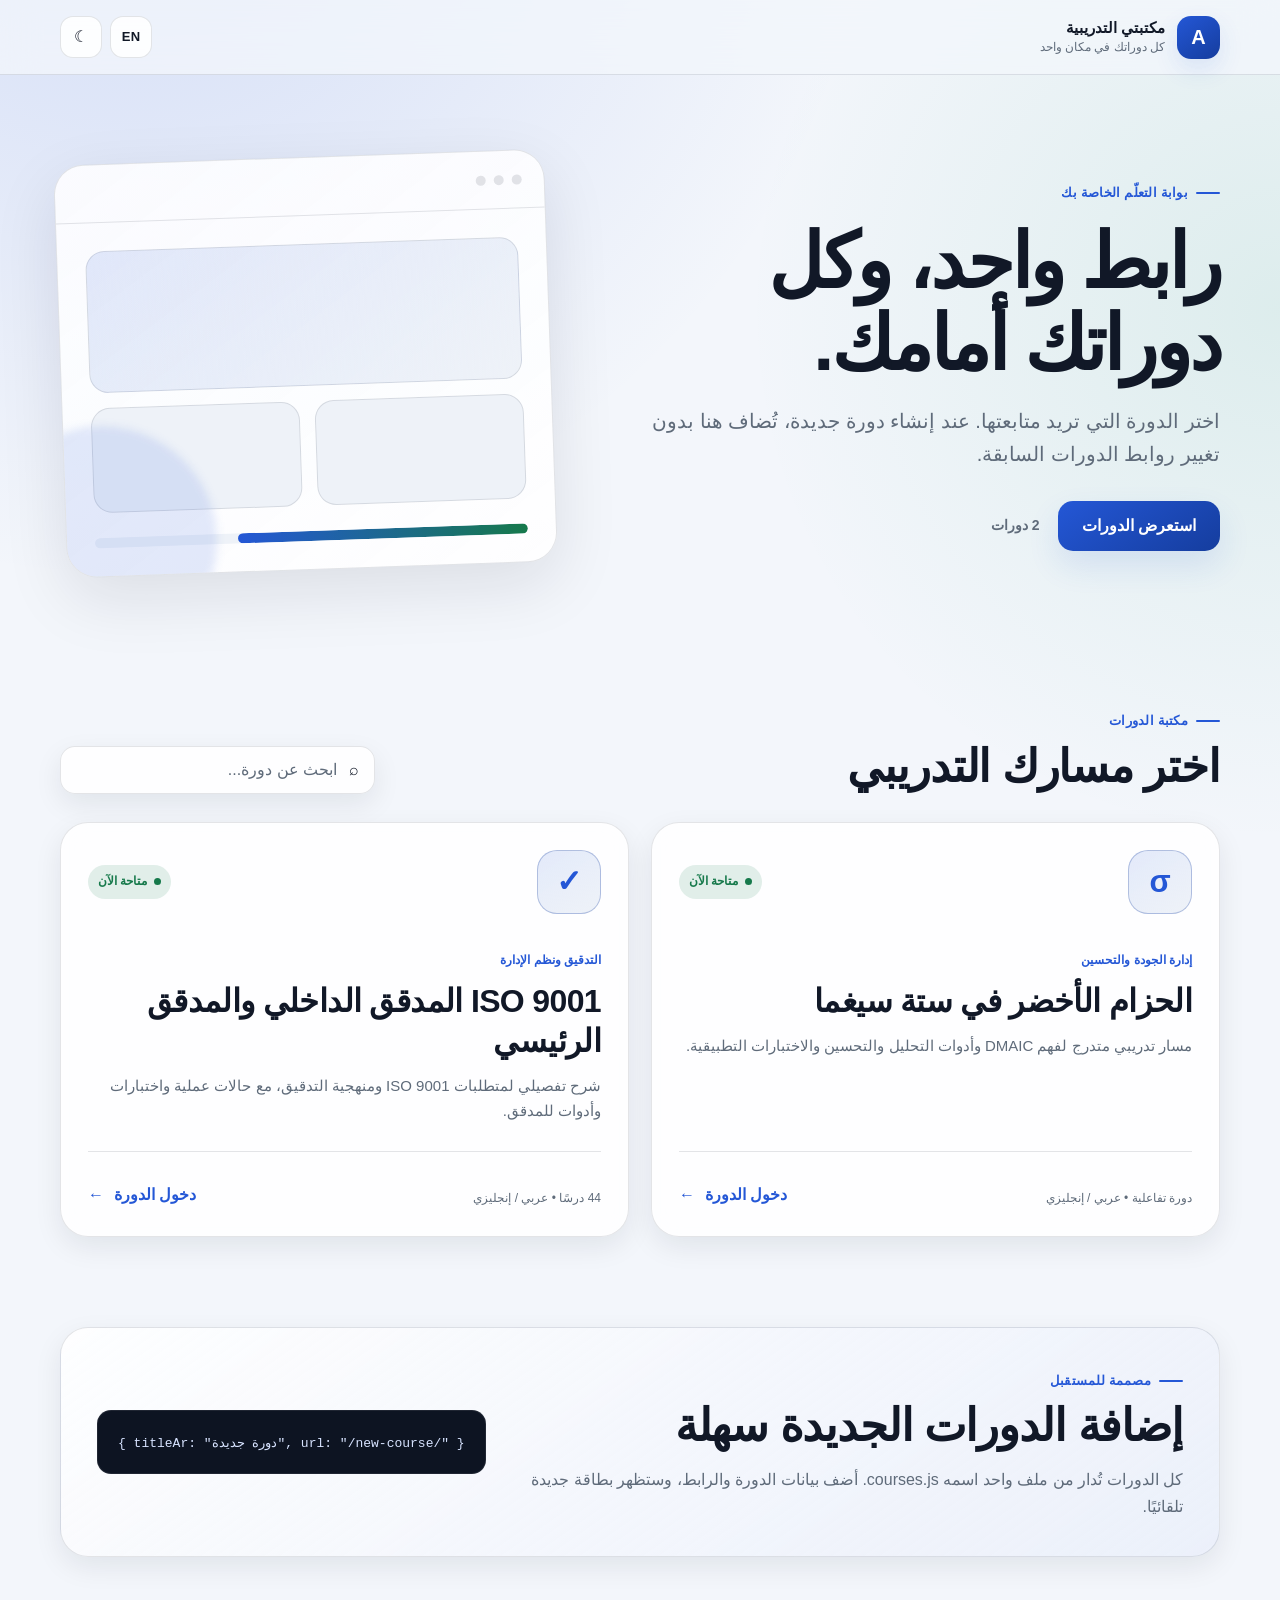
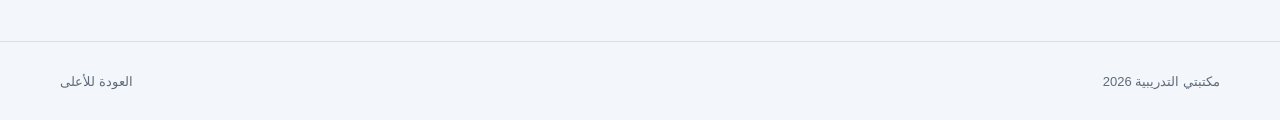
==== index.html @ eaea7f2f "Add files via upload" ====
<!doctype html>
<html lang="ar" dir="rtl">
<head>
  <meta charset="utf-8" />
  <meta name="viewport" content="width=device-width, initial-scale=1, viewport-fit=cover" />
  <meta name="theme-color" content="#0b1220" />
  <meta name="description" content="بوابة موحدة للوصول إلى الدورات التدريبية." />
  <title>مكتبتي التدريبية</title>
  <link rel="manifest" href="manifest.webmanifest" />
  <link rel="icon" href="icon.svg" type="image/svg+xml" />
  <link rel="stylesheet" href="styles.css" />
  <script src="courses.js" defer></script>
  <script src="app.js" defer></script>
</head>
<body>
  <a class="skip-link" href="#courses">انتقل إلى الدورات</a>

  <header class="site-header">
    <div class="container header-row">
      <a class="brand" href="./" aria-label="الصفحة الرئيسية">
        <span class="brand-mark" aria-hidden="true">A</span>
        <span>
          <strong data-i18n="brand">مكتبتي التدريبية</strong>
          <small data-i18n="brandSub">كل دوراتك في مكان واحد</small>
        </span>
      </a>

      <div class="header-actions">
        <button id="languageButton" class="icon-button text-button" type="button" aria-label="تغيير اللغة">
          <span aria-hidden="true">EN</span>
        </button>
        <button id="themeButton" class="icon-button" type="button" aria-label="تبديل الوضع الليلي">
          <span id="themeIcon" aria-hidden="true">◐</span>
        </button>
      </div>
    </div>
  </header>

  <main>
    <section class="hero">
      <div class="container hero-grid">
        <div class="hero-copy">
          <span class="eyebrow" data-i18n="eyebrow">بوابة التعلّم الخاصة بك</span>
          <h1 data-i18n="heroTitle">رابط واحد، وكل دوراتك أمامك.</h1>
          <p data-i18n="heroText">اختر الدورة التي تريد متابعتها. عند إنشاء دورة جديدة، تُضاف هنا بدون تغيير روابط الدورات السابقة.</p>
          <div class="hero-actions">
            <a class="primary-button" href="#courses" data-i18n="browseCourses">استعرض الدورات</a>
            <span class="course-count" id="courseCount" aria-live="polite"></span>
          </div>
        </div>

        <div class="hero-panel" aria-hidden="true">
          <div class="panel-top">
            <span></span><span></span><span></span>
          </div>
          <div class="panel-content">
            <div class="mini-card large"></div>
            <div class="mini-row">
              <div class="mini-card"></div>
              <div class="mini-card"></div>
            </div>
            <div class="progress-line"><span></span></div>
          </div>
        </div>
      </div>
    </section>

    <section id="courses" class="courses-section" aria-labelledby="coursesTitle">
      <div class="container">
        <div class="section-heading">
          <div>
            <span class="eyebrow" data-i18n="library">مكتبة الدورات</span>
            <h2 id="coursesTitle" data-i18n="coursesTitle">اختر مسارك التدريبي</h2>
          </div>
          <label class="search-box">
            <span class="sr-only" data-i18n="searchLabel">ابحث عن دورة</span>
            <span aria-hidden="true">⌕</span>
            <input id="courseSearch" type="search" autocomplete="off" placeholder="ابحث عن دورة..." data-i18n-placeholder="searchPlaceholder" />
          </label>
        </div>

        <div id="courseGrid" class="course-grid" aria-live="polite"></div>
        <p id="emptyState" class="empty-state" hidden data-i18n="emptyState">لا توجد دورة مطابقة لبحثك.</p>
      </div>
    </section>

    <section class="how-section">
      <div class="container how-card">
        <div>
          <span class="eyebrow" data-i18n="futureEyebrow">مصممة للمستقبل</span>
          <h2 data-i18n="futureTitle">إضافة الدورات الجديدة سهلة</h2>
          <p data-i18n="futureText">كل الدورات تُدار من ملف واحد اسمه courses.js. أضف بيانات الدورة والرابط، وستظهر بطاقة جديدة تلقائيًا.</p>
        </div>
        <div class="code-sample" dir="ltr" aria-label="مثال إضافة دورة">
          <code>{ titleAr: "دورة جديدة", url: "/new-course/" }</code>
        </div>
      </div>
    </section>
  </main>

  <footer class="site-footer">
    <div class="container footer-row">
      <p><span data-i18n="footer">مكتبتي التدريبية</span> <span id="year"></span></p>
      <a href="#top" data-i18n="backTop">العودة للأعلى</a>
    </div>
  </footer>

  <noscript>
    <div class="noscript">يلزم تفعيل JavaScript لعرض قائمة الدورات.</div>
  </noscript>
</body>
</html>
---- styles.css ----
:root {
  color-scheme: light;
  --bg: #f3f6fb;
  --surface: rgba(255, 255, 255, 0.86);
  --surface-solid: #ffffff;
  --surface-soft: #eef2f8;
  --text: #111827;
  --muted: #5f6b7a;
  --line: rgba(15, 23, 42, 0.11);
  --primary: #2457d6;
  --primary-strong: #153d9e;
  --primary-soft: rgba(36, 87, 214, 0.12);
  --success: #16794b;
  --success-soft: rgba(22, 121, 75, 0.12);
  --shadow: 0 22px 65px rgba(15, 23, 42, 0.10);
  --shadow-soft: 0 10px 28px rgba(15, 23, 42, 0.08);
  --radius-lg: 28px;
  --radius-md: 20px;
  --radius-sm: 14px;
  --container: 1160px;
}

:root[data-theme="dark"] {
  color-scheme: dark;
  --bg: #080d17;
  --surface: rgba(17, 25, 40, 0.88);
  --surface-solid: #111928;
  --surface-soft: #172235;
  --text: #f3f6fb;
  --muted: #aab5c5;
  --line: rgba(226, 232, 240, 0.12);
  --primary: #7299ff;
  --primary-strong: #a9c0ff;
  --primary-soft: rgba(114, 153, 255, 0.16);
  --success: #61d69d;
  --success-soft: rgba(97, 214, 157, 0.13);
  --shadow: 0 25px 75px rgba(0, 0, 0, 0.38);
  --shadow-soft: 0 12px 32px rgba(0, 0, 0, 0.28);
}

* { box-sizing: border-box; }
html { scroll-behavior: smooth; }
body {
  margin: 0;
  min-height: 100vh;
  background:
    radial-gradient(circle at 10% -10%, rgba(63, 105, 225, 0.18), transparent 34%),
    radial-gradient(circle at 100% 18%, rgba(26, 154, 110, 0.10), transparent 28%),
    var(--bg);
  color: var(--text);
  font-family: "Segoe UI", Tahoma, Arial, sans-serif;
  line-height: 1.65;
  transition: background-color 180ms ease, color 180ms ease;
}
a { color: inherit; }
button, input { font: inherit; }
button { color: inherit; }
.container { width: min(var(--container), calc(100% - 36px)); margin-inline: auto; }
.sr-only {
  position: absolute; width: 1px; height: 1px; padding: 0; margin: -1px;
  overflow: hidden; clip: rect(0, 0, 0, 0); white-space: nowrap; border: 0;
}
.skip-link {
  position: fixed; inset-inline-start: 16px; top: -70px; z-index: 100;
  padding: 10px 16px; border-radius: 10px; background: var(--primary); color: #fff;
  text-decoration: none; transition: top 150ms ease;
}
.skip-link:focus { top: 14px; }

.site-header {
  position: sticky; top: 0; z-index: 50;
  border-bottom: 1px solid var(--line);
  background: color-mix(in srgb, var(--bg) 78%, transparent);
  backdrop-filter: blur(18px);
  -webkit-backdrop-filter: blur(18px);
}
.header-row { min-height: 74px; display: flex; align-items: center; justify-content: space-between; gap: 20px; }
.brand { display: inline-flex; align-items: center; gap: 12px; text-decoration: none; }
.brand-mark {
  width: 43px; height: 43px; display: grid; place-items: center; border-radius: 14px;
  background: linear-gradient(145deg, var(--primary), var(--primary-strong));
  color: #fff; font-weight: 800; font-size: 20px; box-shadow: 0 10px 24px var(--primary-soft);
}
.brand strong, .brand small { display: block; }
.brand strong { font-size: 15px; }
.brand small { color: var(--muted); font-size: 12px; margin-top: -2px; }
.header-actions { display: flex; align-items: center; gap: 8px; }
.icon-button {
  width: 42px; height: 42px; border: 1px solid var(--line); border-radius: 13px;
  background: var(--surface); cursor: pointer; display: grid; place-items: center;
  transition: transform 150ms ease, background 150ms ease, border-color 150ms ease;
}
.icon-button:hover { transform: translateY(-2px); border-color: var(--primary); }
.text-button { font-size: 13px; font-weight: 800; letter-spacing: .02em; }

.hero { padding: 82px 0 62px; }
.hero-grid { display: grid; grid-template-columns: minmax(0, 1.1fr) minmax(320px, .9fr); align-items: center; gap: 70px; }
.hero-copy { max-width: 690px; }
.eyebrow {
  display: inline-flex; align-items: center; gap: 8px; color: var(--primary);
  font-weight: 800; font-size: 13px; letter-spacing: .02em;
}
.eyebrow::before { content: ""; width: 24px; height: 2px; border-radius: 99px; background: currentColor; }
h1 { margin: 17px 0 20px; font-size: clamp(42px, 6vw, 76px); line-height: 1.08; letter-spacing: -.04em; max-width: 820px; }
.hero-copy p { margin: 0; color: var(--muted); font-size: clamp(17px, 2vw, 20px); max-width: 680px; }
.hero-actions { margin-top: 30px; display: flex; align-items: center; flex-wrap: wrap; gap: 18px; }
.primary-button {
  display: inline-flex; justify-content: center; align-items: center; min-height: 50px; padding: 0 24px;
  border-radius: 15px; background: linear-gradient(145deg, var(--primary), var(--primary-strong));
  color: #fff; font-weight: 800; text-decoration: none; box-shadow: 0 14px 32px var(--primary-soft);
  transition: transform 150ms ease, box-shadow 150ms ease;
}
.primary-button:hover { transform: translateY(-2px); box-shadow: 0 18px 38px var(--primary-soft); }
.course-count { color: var(--muted); font-size: 14px; font-weight: 700; }
.hero-panel {
  position: relative; min-height: 390px; border: 1px solid var(--line); border-radius: 30px;
  background: linear-gradient(145deg, color-mix(in srgb, var(--surface-solid) 90%, var(--primary-soft)), var(--surface));
  box-shadow: var(--shadow); transform: rotate(-2deg); overflow: hidden;
}
[dir="ltr"] .hero-panel { transform: rotate(2deg); }
.hero-panel::before {
  content: ""; position: absolute; width: 230px; height: 230px; border-radius: 50%;
  inset-inline-end: -80px; bottom: -80px; background: var(--primary-soft); filter: blur(4px);
}
.panel-top { height: 58px; border-bottom: 1px solid var(--line); display: flex; align-items: center; gap: 8px; padding-inline: 22px; }
.panel-top span { width: 10px; height: 10px; border-radius: 50%; background: var(--line); }
.panel-content { padding: 28px; }
.mini-card { height: 105px; border-radius: 19px; background: var(--surface-soft); border: 1px solid var(--line); }
.mini-card.large { height: 142px; background: linear-gradient(145deg, var(--primary-soft), var(--surface-soft)); }
.mini-row { display: grid; grid-template-columns: 1fr 1fr; gap: 15px; margin-top: 15px; }
.progress-line { margin-top: 25px; height: 10px; border-radius: 99px; background: var(--surface-soft); overflow: hidden; }
.progress-line span { display: block; height: 100%; width: 67%; border-radius: inherit; background: linear-gradient(90deg, var(--primary), var(--success)); }

.courses-section { padding: 72px 0; }
.section-heading { display: flex; align-items: end; justify-content: space-between; gap: 25px; margin-bottom: 28px; }
h2 { margin: 8px 0 0; font-size: clamp(29px, 4vw, 45px); line-height: 1.2; letter-spacing: -.025em; }
.search-box {
  min-width: min(100%, 315px); display: flex; align-items: center; gap: 10px; padding: 0 15px;
  min-height: 48px; background: var(--surface); border: 1px solid var(--line); border-radius: 15px;
  box-shadow: var(--shadow-soft);
}
.search-box:focus-within { border-color: var(--primary); box-shadow: 0 0 0 4px var(--primary-soft); }
.search-box input { width: 100%; border: 0; outline: 0; background: transparent; color: var(--text); }
.search-box input::placeholder { color: var(--muted); }
.course-grid { display: grid; grid-template-columns: repeat(2, minmax(0, 1fr)); gap: 22px; }
.course-card {
  min-height: 415px; padding: 27px; display: flex; flex-direction: column; border: 1px solid var(--line);
  border-radius: var(--radius-lg); background: var(--surface); box-shadow: var(--shadow-soft);
  backdrop-filter: blur(14px); -webkit-backdrop-filter: blur(14px);
  animation: cardIn 500ms cubic-bezier(.22,.8,.3,1) both; animation-delay: var(--delay);
  transition: transform 180ms ease, border-color 180ms ease, box-shadow 180ms ease;
}
.course-card:hover { transform: translateY(-6px); border-color: color-mix(in srgb, var(--primary) 45%, var(--line)); box-shadow: var(--shadow); }
@keyframes cardIn { from { opacity: 0; transform: translateY(18px); } to { opacity: 1; transform: translateY(0); } }
.course-card-top { display: flex; align-items: center; justify-content: space-between; gap: 15px; }
.course-icon {
  width: 64px; height: 64px; display: grid; place-items: center; border-radius: 20px;
  background: linear-gradient(145deg, var(--primary-soft), var(--surface-soft)); color: var(--primary);
  font-size: 31px; font-weight: 800; border: 1px solid color-mix(in srgb, var(--primary) 20%, var(--line));
}
.status-pill { display: inline-flex; align-items: center; gap: 7px; padding: 7px 10px; border-radius: 999px; font-size: 12px; font-weight: 800; }
.status-pill span { width: 7px; height: 7px; border-radius: 50%; background: currentColor; }
.status-pill.available { color: var(--success); background: var(--success-soft); }
.status-pill.soon { color: var(--muted); background: var(--surface-soft); }
.course-body { margin-top: 32px; }
.course-badge { color: var(--primary); font-size: 12px; font-weight: 800; }
.course-body h3 { margin: 9px 0 13px; font-size: clamp(24px, 3vw, 32px); line-height: 1.25; letter-spacing: -.02em; }
.course-body p { margin: 0; color: var(--muted); font-size: 15px; }
.course-footer { margin-top: auto; padding-top: 30px; display: flex; align-items: end; justify-content: space-between; gap: 20px; border-top: 1px solid var(--line); }
.course-meta { color: var(--muted); font-size: 12px; max-width: 50%; }
.course-link { display: inline-flex; align-items: center; gap: 10px; color: var(--primary); font-weight: 800; text-decoration: none; white-space: nowrap; }
.course-link .arrow { transition: transform 150ms ease; }
.course-link:hover .arrow { transform: translateX(-4px); }
[dir="ltr"] .course-link:hover .arrow { transform: translateX(4px); }
.course-link.disabled { color: var(--muted); cursor: default; }
.empty-state { margin: 25px 0 0; padding: 30px; text-align: center; border: 1px dashed var(--line); border-radius: var(--radius-md); color: var(--muted); }

.how-section { padding: 18px 0 84px; }
.how-card {
  display: grid; grid-template-columns: 1fr auto; align-items: center; gap: 36px;
  padding: 36px; border: 1px solid var(--line); border-radius: var(--radius-lg);
  background: linear-gradient(145deg, var(--surface), color-mix(in srgb, var(--primary-soft) 50%, var(--surface)));
  box-shadow: var(--shadow-soft);
}
.how-card p { margin: 14px 0 0; color: var(--muted); max-width: 720px; }
.code-sample { max-width: 430px; overflow-x: auto; padding: 18px 20px; border-radius: 14px; background: #0d1422; color: #d7e3ff; border: 1px solid rgba(255,255,255,.08); }
.code-sample code { white-space: nowrap; font-family: Consolas, "Courier New", monospace; font-size: 13px; }

.site-footer { border-top: 1px solid var(--line); }
.footer-row { min-height: 78px; display: flex; align-items: center; justify-content: space-between; gap: 15px; color: var(--muted); font-size: 13px; }
.footer-row a { text-decoration: none; }
.footer-row a:hover { color: var(--primary); }
.noscript { padding: 14px; text-align: center; background: #7f1d1d; color: #fff; }

:focus-visible { outline: 3px solid color-mix(in srgb, var(--primary) 65%, transparent); outline-offset: 3px; }

@media (max-width: 900px) {
  .hero { padding-top: 58px; }
  .hero-grid { grid-template-columns: 1fr; gap: 42px; }
  .hero-panel { min-height: 320px; max-width: 620px; width: 100%; justify-self: center; }
  .course-grid { grid-template-columns: 1fr; }
  .how-card { grid-template-columns: 1fr; }
  .code-sample { max-width: 100%; }
}

@media (max-width: 650px) {
  .container { width: min(100% - 24px, var(--container)); }
  .brand small { display: none; }
  .hero { padding: 42px 0 45px; }
  h1 { font-size: clamp(38px, 12vw, 56px); }
  .hero-panel { min-height: 270px; border-radius: 24px; }
  .panel-content { padding: 20px; }
  .mini-card.large { height: 100px; }
  .mini-card { height: 75px; }
  .section-heading { align-items: stretch; flex-direction: column; }
  .search-box { min-width: 100%; }
  .courses-section { padding: 55px 0; }
  .course-card { min-height: 390px; padding: 22px; }
  .course-footer { align-items: flex-start; flex-direction: column; }
  .course-meta { max-width: 100%; }
  .how-card { padding: 26px 22px; }
  .footer-row { align-items: flex-start; flex-direction: column; justify-content: center; padding: 20px 0; }
}

@media (prefers-reduced-motion: reduce) {
  *, *::before, *::after { scroll-behavior: auto !important; animation-duration: .01ms !important; animation-iteration-count: 1 !important; transition-duration: .01ms !important; }
}
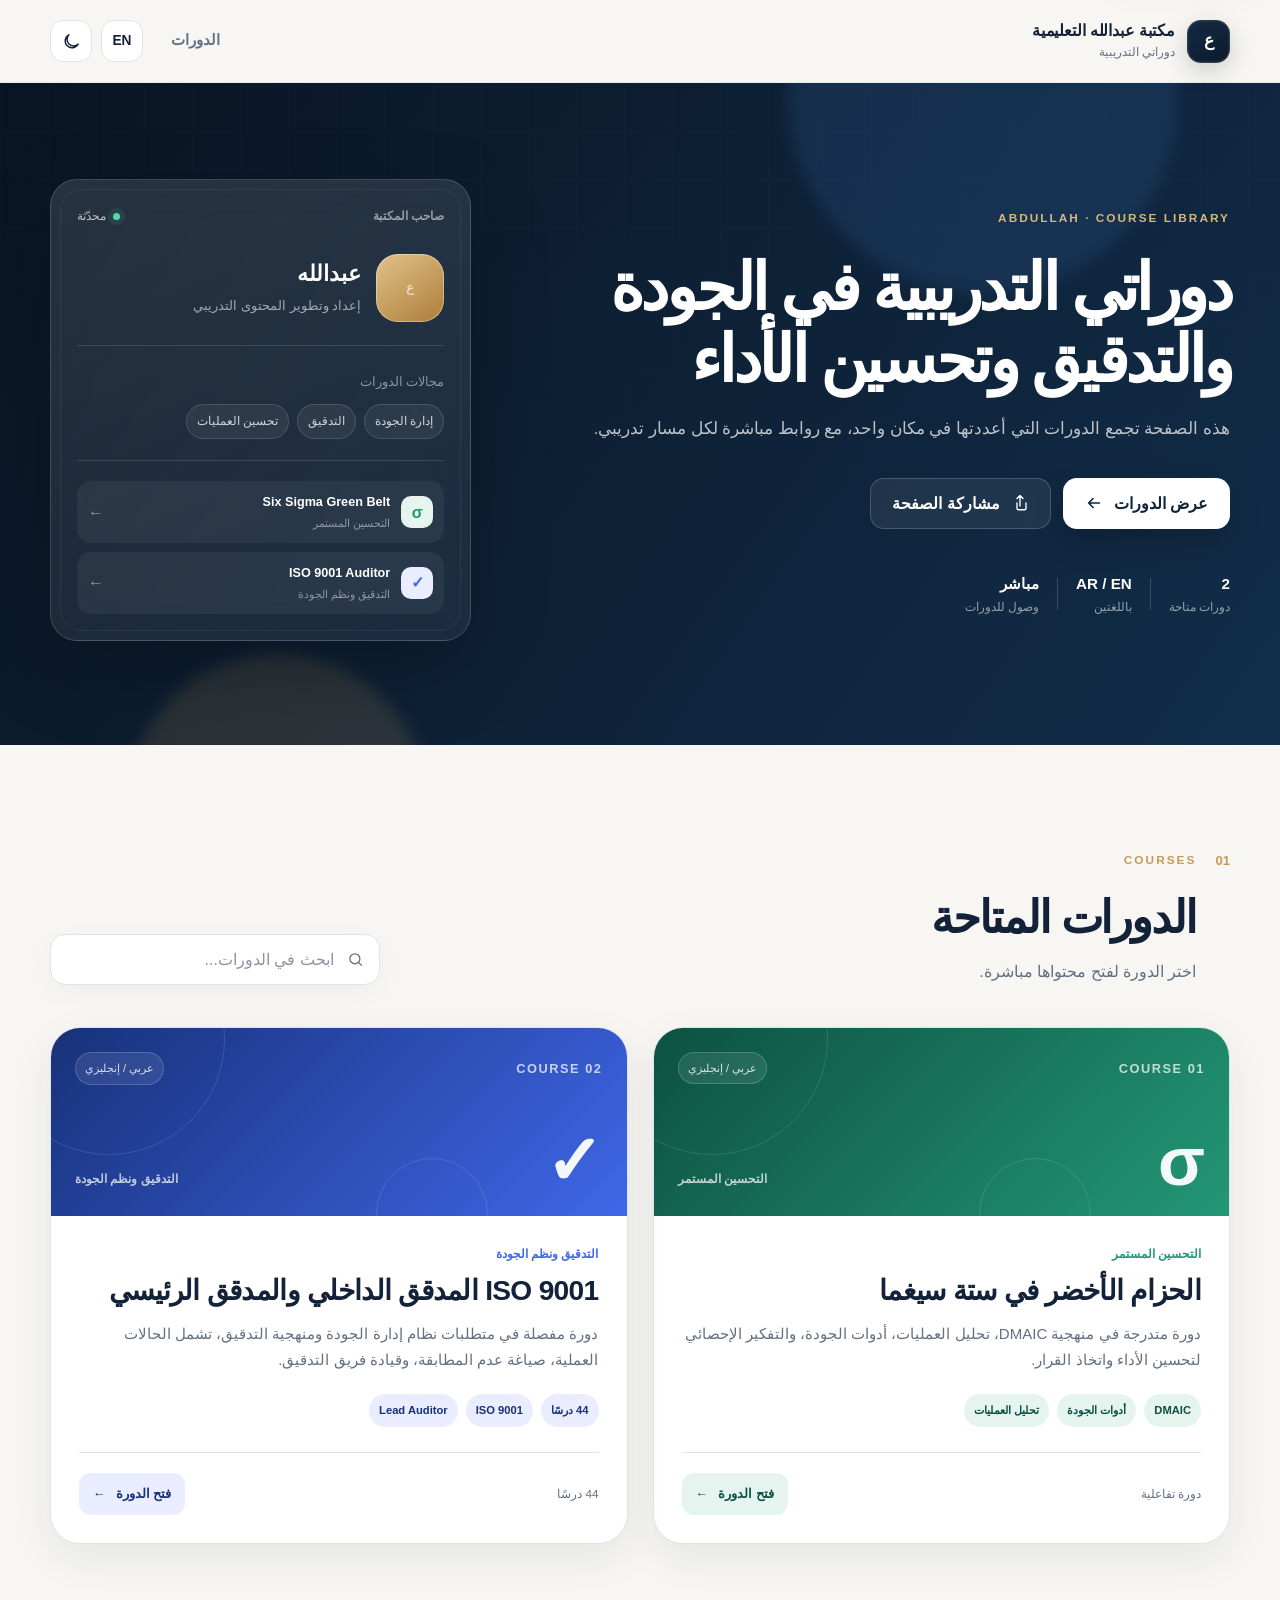
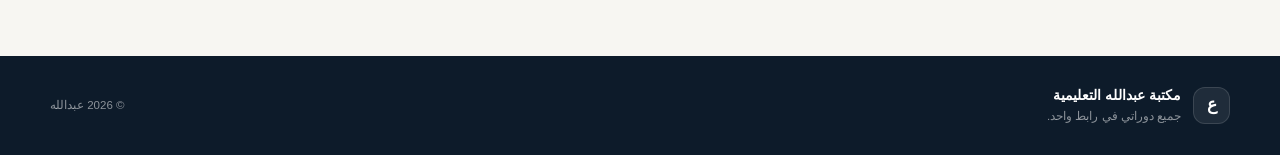
==== commit c97c2a25: "Add files via upload" ====
--- a/index.html
+++ b/index.html
@@ -3,110 +3,140 @@
 <head>
   <meta charset="utf-8" />
   <meta name="viewport" content="width=device-width, initial-scale=1, viewport-fit=cover" />
-  <meta name="theme-color" content="#0b1220" />
-  <meta name="description" content="بوابة موحدة للوصول إلى الدورات التدريبية." />
-  <title>مكتبتي التدريبية</title>
+  <meta name="theme-color" content="#0d1b2a" />
+  <meta name="description" content="مكتبة عبدالله التعليمية — صفحة تجمع دوراته التدريبية في الجودة والتدقيق وتحسين الأداء." />
+  <meta property="og:title" content="مكتبة عبدالله التعليمية" />
+  <meta property="og:description" content="دورات تدريبية في الجودة، التدقيق، وتحسين الأداء." />
+  <meta property="og:type" content="website" />
+  <title>مكتبة عبدالله التعليمية</title>
   <link rel="manifest" href="manifest.webmanifest" />
   <link rel="icon" href="icon.svg" type="image/svg+xml" />
   <link rel="stylesheet" href="styles.css" />
   <script src="courses.js" defer></script>
   <script src="app.js" defer></script>
 </head>
-<body>
-  <a class="skip-link" href="#courses">انتقل إلى الدورات</a>
+<body id="top">
+  <a class="skip-link" href="#courses" data-i18n="skip">انتقل إلى الدورات</a>
 
   <header class="site-header">
-    <div class="container header-row">
-      <a class="brand" href="./" aria-label="الصفحة الرئيسية">
-        <span class="brand-mark" aria-hidden="true">A</span>
-        <span>
-          <strong data-i18n="brand">مكتبتي التدريبية</strong>
-          <small data-i18n="brandSub">كل دوراتك في مكان واحد</small>
+    <div class="container header-inner">
+      <a class="brand" href="#top" aria-label="الصفحة الرئيسية">
+        <span class="brand-mark" id="brandMark" aria-hidden="true">ع</span>
+        <span class="brand-copy">
+          <strong data-i18n="brand">مكتبة عبدالله التعليمية</strong>
+          <small data-i18n="brandSub">دوراتي التدريبية</small>
         </span>
       </a>
 
+      <nav class="main-nav" aria-label="التنقل الرئيسي">
+        <a href="#courses" data-i18n="navCourses">الدورات</a>
+      </nav>
+
       <div class="header-actions">
-        <button id="languageButton" class="icon-button text-button" type="button" aria-label="تغيير اللغة">
-          <span aria-hidden="true">EN</span>
-        </button>
-        <button id="themeButton" class="icon-button" type="button" aria-label="تبديل الوضع الليلي">
-          <span id="themeIcon" aria-hidden="true">◐</span>
+        <button id="languageButton" class="icon-button language-button" type="button" aria-label="تغيير اللغة">EN</button>
+        <button id="themeButton" class="icon-button" type="button" aria-label="تبديل المظهر">
+          <span id="themeIcon" aria-hidden="true"></span>
         </button>
       </div>
     </div>
   </header>
 
   <main>
-    <section class="hero">
-      <div class="container hero-grid">
-        <div class="hero-copy">
-          <span class="eyebrow" data-i18n="eyebrow">بوابة التعلّم الخاصة بك</span>
-          <h1 data-i18n="heroTitle">رابط واحد، وكل دوراتك أمامك.</h1>
-          <p data-i18n="heroText">اختر الدورة التي تريد متابعتها. عند إنشاء دورة جديدة، تُضاف هنا بدون تغيير روابط الدورات السابقة.</p>
+    <section class="hero" aria-labelledby="heroTitle">
+      <div class="hero-grid" aria-hidden="true"></div>
+      <div class="hero-glow hero-glow-one" aria-hidden="true"></div>
+      <div class="hero-glow hero-glow-two" aria-hidden="true"></div>
+
+      <div class="container hero-layout">
+        <div class="hero-content">
+          <span class="eyebrow" data-i18n="eyebrow">ABDULLAH · COURSE LIBRARY</span>
+          <h1 id="heroTitle" data-i18n="heroTitle">دوراتي التدريبية في الجودة والتدقيق وتحسين الأداء</h1>
+          <p class="hero-text" data-i18n="heroText">هذه الصفحة تجمع الدورات التي أعددتها في مكان واحد، مع روابط مباشرة لكل مسار تدريبي.</p>
+
           <div class="hero-actions">
-            <a class="primary-button" href="#courses" data-i18n="browseCourses">استعرض الدورات</a>
-            <span class="course-count" id="courseCount" aria-live="polite"></span>
+            <a class="button button-primary" href="#courses">
+              <span data-i18n="viewCourses">عرض الدورات</span>
+              <svg viewBox="0 0 20 20" aria-hidden="true"><path d="M4 10h12M11 5l5 5-5 5"/></svg>
+            </a>
+            <button id="shareButton" class="button button-secondary" type="button">
+              <svg viewBox="0 0 24 24" aria-hidden="true"><path d="M8 12v7a2 2 0 0 0 2 2h8a2 2 0 0 0 2-2v-7M16 6l-4-4-4 4M12 2v14"/></svg>
+              <span data-i18n="sharePage">مشاركة الصفحة</span>
+            </button>
+          </div>
+
+          <div class="hero-meta">
+            <span><strong id="courseCount">0</strong><small data-i18n="courseCountLabel">دورات متاحة</small></span>
+            <i aria-hidden="true"></i>
+            <span><strong>AR / EN</strong><small data-i18n="languagesLabel">باللغتين</small></span>
+            <i aria-hidden="true"></i>
+            <span><strong data-i18n="directAccessValue">مباشر</strong><small data-i18n="directAccessLabel">وصول للدورات</small></span>
           </div>
         </div>
 
-        <div class="hero-panel" aria-hidden="true">
-          <div class="panel-top">
-            <span></span><span></span><span></span>
+        <aside class="profile-card" aria-label="بطاقة صاحب المكتبة">
+          <div class="profile-card-top">
+            <span class="profile-label" data-i18n="profileLabel">صاحب المكتبة</span>
+            <span class="profile-status"><i aria-hidden="true"></i><span data-i18n="profileStatus">محدّثة</span></span>
           </div>
-          <div class="panel-content">
-            <div class="mini-card large"></div>
-            <div class="mini-row">
-              <div class="mini-card"></div>
-              <div class="mini-card"></div>
+          <div class="profile-identity">
+            <span class="profile-avatar" id="profileAvatar" aria-hidden="true">ع</span>
+            <div>
+              <strong data-i18n="ownerName">عبدالله</strong>
+              <span data-i18n="ownerRole">إعداد وتطوير المحتوى التدريبي</span>
             </div>
-            <div class="progress-line"><span></span></div>
           </div>
-        </div>
+          <div class="profile-focus">
+            <small data-i18n="focusLabel">مجالات الدورات</small>
+            <div class="focus-tags">
+              <span data-i18n="focusQuality">إدارة الجودة</span>
+              <span data-i18n="focusAudit">التدقيق</span>
+              <span data-i18n="focusImprovement">تحسين العمليات</span>
+            </div>
+          </div>
+          <div class="profile-courses" id="profileCourses"></div>
+        </aside>
       </div>
     </section>
 
     <section id="courses" class="courses-section" aria-labelledby="coursesTitle">
       <div class="container">
-        <div class="section-heading">
+        <div class="section-header">
           <div>
-            <span class="eyebrow" data-i18n="library">مكتبة الدورات</span>
-            <h2 id="coursesTitle" data-i18n="coursesTitle">اختر مسارك التدريبي</h2>
+            <span class="section-number">01</span>
+            <div>
+              <span class="section-kicker" data-i18n="coursesKicker">COURSES</span>
+              <h2 id="coursesTitle" data-i18n="coursesTitle">الدورات المتاحة</h2>
+              <p data-i18n="coursesText">اختر الدورة لفتح محتواها مباشرة.</p>
+            </div>
           </div>
+
           <label class="search-box">
-            <span class="sr-only" data-i18n="searchLabel">ابحث عن دورة</span>
-            <span aria-hidden="true">⌕</span>
-            <input id="courseSearch" type="search" autocomplete="off" placeholder="ابحث عن دورة..." data-i18n-placeholder="searchPlaceholder" />
+            <svg viewBox="0 0 24 24" aria-hidden="true"><circle cx="11" cy="11" r="7"/><path d="m16.2 16.2 4 4"/></svg>
+            <span class="sr-only" data-i18n="searchLabel">ابحث في الدورات</span>
+            <input id="courseSearch" type="search" autocomplete="off" placeholder="ابحث في الدورات..." data-i18n-placeholder="searchPlaceholder" />
           </label>
         </div>
 
         <div id="courseGrid" class="course-grid" aria-live="polite"></div>
-        <p id="emptyState" class="empty-state" hidden data-i18n="emptyState">لا توجد دورة مطابقة لبحثك.</p>
-      </div>
-    </section>
-
-    <section class="how-section">
-      <div class="container how-card">
-        <div>
-          <span class="eyebrow" data-i18n="futureEyebrow">مصممة للمستقبل</span>
-          <h2 data-i18n="futureTitle">إضافة الدورات الجديدة سهلة</h2>
-          <p data-i18n="futureText">كل الدورات تُدار من ملف واحد اسمه courses.js. أضف بيانات الدورة والرابط، وستظهر بطاقة جديدة تلقائيًا.</p>
-        </div>
-        <div class="code-sample" dir="ltr" aria-label="مثال إضافة دورة">
-          <code>{ titleAr: "دورة جديدة", url: "/new-course/" }</code>
+        <div id="emptyState" class="empty-state" hidden>
+          <span aria-hidden="true">⌕</span>
+          <strong data-i18n="emptyTitle">لا توجد دورة مطابقة</strong>
+          <p data-i18n="emptyText">جرّب كلمة بحث مختلفة.</p>
         </div>
       </div>
     </section>
   </main>
 
   <footer class="site-footer">
-    <div class="container footer-row">
-      <p><span data-i18n="footer">مكتبتي التدريبية</span> <span id="year"></span></p>
-      <a href="#top" data-i18n="backTop">العودة للأعلى</a>
+    <div class="container footer-inner">
+      <div class="footer-brand">
+        <span class="footer-mark" id="footerMark" aria-hidden="true">ع</span>
+        <span><strong data-i18n="footerTitle">مكتبة عبدالله التعليمية</strong><small data-i18n="footerText">جميع دوراتي في رابط واحد.</small></span>
+      </div>
+      <p>© <span id="year"></span> <span data-i18n="footerOwner">عبدالله</span></p>
     </div>
   </footer>
 
-  <noscript>
-    <div class="noscript">يلزم تفعيل JavaScript لعرض قائمة الدورات.</div>
-  </noscript>
+  <div id="toast" class="toast" role="status" aria-live="polite"></div>
 </body>
 </html>
--- a/styles.css
+++ b/styles.css
@@ -1,227 +1,300 @@
 :root {
   color-scheme: light;
-  --bg: #f3f6fb;
-  --surface: rgba(255, 255, 255, 0.86);
-  --surface-solid: #ffffff;
-  --surface-soft: #eef2f8;
-  --text: #111827;
-  --muted: #5f6b7a;
-  --line: rgba(15, 23, 42, 0.11);
-  --primary: #2457d6;
-  --primary-strong: #153d9e;
-  --primary-soft: rgba(36, 87, 214, 0.12);
-  --success: #16794b;
-  --success-soft: rgba(22, 121, 75, 0.12);
-  --shadow: 0 22px 65px rgba(15, 23, 42, 0.10);
-  --shadow-soft: 0 10px 28px rgba(15, 23, 42, 0.08);
-  --radius-lg: 28px;
-  --radius-md: 20px;
-  --radius-sm: 14px;
-  --container: 1160px;
+  --ink: #132238;
+  --muted: #637083;
+  --navy: #0d1b2a;
+  --navy-2: #132a45;
+  --paper: #f7f6f2;
+  --surface: #ffffff;
+  --surface-2: #f0f2f5;
+  --line: #dfe4ea;
+  --gold: #c59b57;
+  --gold-soft: #f2e9d8;
+  --shadow: 0 24px 70px rgba(17, 32, 53, .12);
+  --shadow-soft: 0 14px 40px rgba(17, 32, 53, .08);
+  --radius-xl: 30px;
+  --radius-lg: 22px;
+  --radius-md: 16px;
+  --container: 1180px;
 }
 
 :root[data-theme="dark"] {
   color-scheme: dark;
-  --bg: #080d17;
-  --surface: rgba(17, 25, 40, 0.88);
-  --surface-solid: #111928;
-  --surface-soft: #172235;
-  --text: #f3f6fb;
-  --muted: #aab5c5;
-  --line: rgba(226, 232, 240, 0.12);
-  --primary: #7299ff;
-  --primary-strong: #a9c0ff;
-  --primary-soft: rgba(114, 153, 255, 0.16);
-  --success: #61d69d;
-  --success-soft: rgba(97, 214, 157, 0.13);
-  --shadow: 0 25px 75px rgba(0, 0, 0, 0.38);
-  --shadow-soft: 0 12px 32px rgba(0, 0, 0, 0.28);
+  --ink: #edf2f7;
+  --muted: #a9b3c1;
+  --navy: #09131f;
+  --navy-2: #10243a;
+  --paper: #0b111a;
+  --surface: #111b27;
+  --surface-2: #172332;
+  --line: #273648;
+  --gold-soft: #332a1e;
+  --shadow: 0 24px 70px rgba(0, 0, 0, .30);
+  --shadow-soft: 0 14px 40px rgba(0, 0, 0, .20);
 }
 
 * { box-sizing: border-box; }
 html { scroll-behavior: smooth; }
 body {
   margin: 0;
-  min-height: 100vh;
-  background:
-    radial-gradient(circle at 10% -10%, rgba(63, 105, 225, 0.18), transparent 34%),
-    radial-gradient(circle at 100% 18%, rgba(26, 154, 110, 0.10), transparent 28%),
-    var(--bg);
-  color: var(--text);
+  min-width: 320px;
+  background: var(--paper);
+  color: var(--ink);
   font-family: "Segoe UI", Tahoma, Arial, sans-serif;
-  line-height: 1.65;
-  transition: background-color 180ms ease, color 180ms ease;
-}
-a { color: inherit; }
+  line-height: 1.7;
+  text-rendering: optimizeLegibility;
+}
+a { color: inherit; text-decoration: none; }
 button, input { font: inherit; }
 button { color: inherit; }
-.container { width: min(var(--container), calc(100% - 36px)); margin-inline: auto; }
-.sr-only {
-  position: absolute; width: 1px; height: 1px; padding: 0; margin: -1px;
-  overflow: hidden; clip: rect(0, 0, 0, 0); white-space: nowrap; border: 0;
-}
-.skip-link {
-  position: fixed; inset-inline-start: 16px; top: -70px; z-index: 100;
-  padding: 10px 16px; border-radius: 10px; background: var(--primary); color: #fff;
-  text-decoration: none; transition: top 150ms ease;
-}
-.skip-link:focus { top: 14px; }
+svg { display: block; fill: none; stroke: currentColor; stroke-width: 1.8; stroke-linecap: round; stroke-linejoin: round; }
+.container { width: min(calc(100% - 40px), var(--container)); margin-inline: auto; }
+.sr-only { position: absolute; width: 1px; height: 1px; padding: 0; margin: -1px; overflow: hidden; clip: rect(0,0,0,0); white-space: nowrap; border: 0; }
+.skip-link { position: fixed; inset-inline-start: 20px; top: -80px; z-index: 1000; padding: 10px 16px; background: var(--surface); border-radius: 12px; box-shadow: var(--shadow-soft); }
+.skip-link:focus { top: 16px; }
 
 .site-header {
-  position: sticky; top: 0; z-index: 50;
-  border-bottom: 1px solid var(--line);
-  background: color-mix(in srgb, var(--bg) 78%, transparent);
+  position: sticky;
+  top: 0;
+  z-index: 100;
+  background: color-mix(in srgb, var(--paper) 88%, transparent);
   backdrop-filter: blur(18px);
-  -webkit-backdrop-filter: blur(18px);
-}
-.header-row { min-height: 74px; display: flex; align-items: center; justify-content: space-between; gap: 20px; }
-.brand { display: inline-flex; align-items: center; gap: 12px; text-decoration: none; }
-.brand-mark {
-  width: 43px; height: 43px; display: grid; place-items: center; border-radius: 14px;
-  background: linear-gradient(145deg, var(--primary), var(--primary-strong));
-  color: #fff; font-weight: 800; font-size: 20px; box-shadow: 0 10px 24px var(--primary-soft);
-}
-.brand strong, .brand small { display: block; }
-.brand strong { font-size: 15px; }
-.brand small { color: var(--muted); font-size: 12px; margin-top: -2px; }
-.header-actions { display: flex; align-items: center; gap: 8px; }
+  border-bottom: 1px solid color-mix(in srgb, var(--line) 72%, transparent);
+}
+.header-inner { min-height: 82px; display: flex; align-items: center; gap: 28px; }
+.brand { display: inline-flex; align-items: center; gap: 12px; min-width: max-content; }
+.brand-mark, .footer-mark {
+  display: grid;
+  place-items: center;
+  width: 43px;
+  height: 43px;
+  border-radius: 14px;
+  color: #fff;
+  background: linear-gradient(145deg, var(--navy-2), var(--navy));
+  border: 1px solid rgba(255,255,255,.12);
+  font-size: 1.05rem;
+  font-weight: 800;
+  box-shadow: inset 0 0 0 1px rgba(255,255,255,.05), 0 8px 24px rgba(13,27,42,.18);
+}
+.brand-copy { display: grid; line-height: 1.3; }
+.brand-copy strong { font-size: .98rem; letter-spacing: -.01em; }
+.brand-copy small { color: var(--muted); font-size: .76rem; margin-top: 3px; }
+.main-nav { display: flex; align-items: center; gap: 22px; margin-inline-start: auto; }
+.main-nav a { color: var(--muted); font-size: .92rem; font-weight: 650; transition: color .2s ease; }
+.main-nav a:hover { color: var(--ink); }
+.header-actions { display: flex; gap: 9px; }
 .icon-button {
-  width: 42px; height: 42px; border: 1px solid var(--line); border-radius: 13px;
-  background: var(--surface); cursor: pointer; display: grid; place-items: center;
-  transition: transform 150ms ease, background 150ms ease, border-color 150ms ease;
-}
-.icon-button:hover { transform: translateY(-2px); border-color: var(--primary); }
-.text-button { font-size: 13px; font-weight: 800; letter-spacing: .02em; }
-
-.hero { padding: 82px 0 62px; }
-.hero-grid { display: grid; grid-template-columns: minmax(0, 1.1fr) minmax(320px, .9fr); align-items: center; gap: 70px; }
-.hero-copy { max-width: 690px; }
-.eyebrow {
-  display: inline-flex; align-items: center; gap: 8px; color: var(--primary);
-  font-weight: 800; font-size: 13px; letter-spacing: .02em;
-}
-.eyebrow::before { content: ""; width: 24px; height: 2px; border-radius: 99px; background: currentColor; }
-h1 { margin: 17px 0 20px; font-size: clamp(42px, 6vw, 76px); line-height: 1.08; letter-spacing: -.04em; max-width: 820px; }
-.hero-copy p { margin: 0; color: var(--muted); font-size: clamp(17px, 2vw, 20px); max-width: 680px; }
-.hero-actions { margin-top: 30px; display: flex; align-items: center; flex-wrap: wrap; gap: 18px; }
-.primary-button {
-  display: inline-flex; justify-content: center; align-items: center; min-height: 50px; padding: 0 24px;
-  border-radius: 15px; background: linear-gradient(145deg, var(--primary), var(--primary-strong));
-  color: #fff; font-weight: 800; text-decoration: none; box-shadow: 0 14px 32px var(--primary-soft);
-  transition: transform 150ms ease, box-shadow 150ms ease;
-}
-.primary-button:hover { transform: translateY(-2px); box-shadow: 0 18px 38px var(--primary-soft); }
-.course-count { color: var(--muted); font-size: 14px; font-weight: 700; }
-.hero-panel {
-  position: relative; min-height: 390px; border: 1px solid var(--line); border-radius: 30px;
-  background: linear-gradient(145deg, color-mix(in srgb, var(--surface-solid) 90%, var(--primary-soft)), var(--surface));
-  box-shadow: var(--shadow); transform: rotate(-2deg); overflow: hidden;
-}
-[dir="ltr"] .hero-panel { transform: rotate(2deg); }
-.hero-panel::before {
-  content: ""; position: absolute; width: 230px; height: 230px; border-radius: 50%;
-  inset-inline-end: -80px; bottom: -80px; background: var(--primary-soft); filter: blur(4px);
-}
-.panel-top { height: 58px; border-bottom: 1px solid var(--line); display: flex; align-items: center; gap: 8px; padding-inline: 22px; }
-.panel-top span { width: 10px; height: 10px; border-radius: 50%; background: var(--line); }
-.panel-content { padding: 28px; }
-.mini-card { height: 105px; border-radius: 19px; background: var(--surface-soft); border: 1px solid var(--line); }
-.mini-card.large { height: 142px; background: linear-gradient(145deg, var(--primary-soft), var(--surface-soft)); }
-.mini-row { display: grid; grid-template-columns: 1fr 1fr; gap: 15px; margin-top: 15px; }
-.progress-line { margin-top: 25px; height: 10px; border-radius: 99px; background: var(--surface-soft); overflow: hidden; }
-.progress-line span { display: block; height: 100%; width: 67%; border-radius: inherit; background: linear-gradient(90deg, var(--primary), var(--success)); }
-
-.courses-section { padding: 72px 0; }
-.section-heading { display: flex; align-items: end; justify-content: space-between; gap: 25px; margin-bottom: 28px; }
-h2 { margin: 8px 0 0; font-size: clamp(29px, 4vw, 45px); line-height: 1.2; letter-spacing: -.025em; }
-.search-box {
-  min-width: min(100%, 315px); display: flex; align-items: center; gap: 10px; padding: 0 15px;
-  min-height: 48px; background: var(--surface); border: 1px solid var(--line); border-radius: 15px;
+  width: 42px;
+  height: 42px;
+  display: grid;
+  place-items: center;
+  border: 1px solid var(--line);
+  border-radius: 13px;
+  background: var(--surface);
+  cursor: pointer;
+  transition: transform .2s ease, border-color .2s ease, box-shadow .2s ease;
+}
+.icon-button:hover { transform: translateY(-2px); border-color: var(--gold); box-shadow: var(--shadow-soft); }
+.icon-button svg { width: 19px; height: 19px; }
+.language-button { font-weight: 800; font-size: .86rem; }
+
+.hero {
+  position: relative;
+  overflow: hidden;
+  color: #fff;
+  background:
+    linear-gradient(125deg, rgba(9,20,34,.98), rgba(18,46,75,.97)),
+    var(--navy);
+  padding: 96px 0 104px;
+}
+.hero-grid {
+  position: absolute;
+  inset: 0;
+  opacity: .15;
+  background-image: linear-gradient(rgba(255,255,255,.08) 1px, transparent 1px), linear-gradient(90deg, rgba(255,255,255,.08) 1px, transparent 1px);
+  background-size: 48px 48px;
+  mask-image: linear-gradient(to bottom, #000, transparent 88%);
+}
+.hero-glow { position: absolute; border-radius: 999px; filter: blur(8px); opacity: .24; }
+.hero-glow-one { width: 390px; height: 390px; background: #315e96; top: -180px; inset-inline-start: 8%; }
+.hero-glow-two { width: 300px; height: 300px; background: #c59b57; bottom: -210px; inset-inline-end: 10%; opacity: .16; }
+.hero-layout { position: relative; display: grid; grid-template-columns: minmax(0, 1.15fr) minmax(320px, .72fr); gap: 86px; align-items: center; }
+.hero-content { max-width: 720px; }
+.eyebrow, .section-kicker {
+  display: inline-block;
+  color: #d6b779;
+  font-size: .74rem;
+  font-weight: 800;
+  letter-spacing: .17em;
+  direction: ltr;
+}
+.hero h1 { margin: 22px 0 20px; max-width: 760px; font-size: clamp(2.55rem, 5.1vw, 5.15rem); line-height: 1.1; letter-spacing: -.055em; }
+.hero-text { max-width: 650px; margin: 0; color: rgba(255,255,255,.72); font-size: clamp(1rem, 1.3vw, 1.16rem); }
+.hero-actions { display: flex; flex-wrap: wrap; gap: 12px; margin-top: 34px; }
+.button {
+  min-height: 51px;
+  display: inline-flex;
+  align-items: center;
+  justify-content: center;
+  gap: 11px;
+  padding: 0 21px;
+  border-radius: 14px;
+  border: 1px solid transparent;
+  font-weight: 800;
+  cursor: pointer;
+  transition: transform .2s ease, box-shadow .2s ease, background .2s ease;
+}
+.button:hover { transform: translateY(-2px); }
+.button svg { width: 18px; height: 18px; }
+[dir="rtl"] .button-primary svg { transform: scaleX(-1); }
+.button-primary { background: #fff; color: #10243a; box-shadow: 0 14px 30px rgba(0,0,0,.18); }
+.button-primary:hover { box-shadow: 0 18px 38px rgba(0,0,0,.25); }
+.button-secondary { background: rgba(255,255,255,.07); border-color: rgba(255,255,255,.18); color: #fff; }
+.button-secondary:hover { background: rgba(255,255,255,.12); }
+.hero-meta { display: flex; align-items: center; gap: 18px; margin-top: 42px; }
+.hero-meta > span { display: grid; gap: 1px; }
+.hero-meta strong { font-size: .95rem; }
+.hero-meta small { color: rgba(255,255,255,.55); font-size: .72rem; }
+.hero-meta > i { width: 1px; height: 32px; background: rgba(255,255,255,.16); }
+
+.profile-card {
+  position: relative;
+  padding: 26px;
+  border: 1px solid rgba(255,255,255,.16);
+  border-radius: 27px;
+  background: linear-gradient(160deg, rgba(255,255,255,.12), rgba(255,255,255,.055));
+  box-shadow: 0 28px 80px rgba(0,0,0,.24);
+  backdrop-filter: blur(18px);
+}
+.profile-card::before { content: ""; position: absolute; inset: 9px; border: 1px solid rgba(255,255,255,.06); border-radius: 21px; pointer-events: none; }
+.profile-card-top, .profile-identity, .profile-focus, .profile-courses { position: relative; }
+.profile-card-top { display: flex; justify-content: space-between; gap: 12px; align-items: center; }
+.profile-label { color: rgba(255,255,255,.52); font-size: .76rem; font-weight: 700; }
+.profile-status { display: inline-flex; align-items: center; gap: 7px; color: rgba(255,255,255,.7); font-size: .74rem; }
+.profile-status i { width: 7px; height: 7px; border-radius: 50%; background: #59d6a8; box-shadow: 0 0 0 5px rgba(89,214,168,.10); }
+.profile-identity { display: flex; align-items: center; gap: 15px; padding: 25px 0 23px; border-bottom: 1px solid rgba(255,255,255,.12); }
+.profile-avatar { width: 68px; height: 68px; display: grid; place-items: center; flex: 0 0 auto; border-radius: 22px; background: linear-gradient(145deg, #e1c38a, #ad7d39); color: #102033; font-size: 1.5rem; font-weight: 900; box-shadow: inset 0 0 0 1px rgba(255,255,255,.35); }
+.profile-identity div { display: grid; }
+.profile-identity strong { font-size: 1.35rem; }
+.profile-identity span { color: rgba(255,255,255,.58); font-size: .82rem; margin-top: 2px; }
+.profile-focus { padding: 21px 0; border-bottom: 1px solid rgba(255,255,255,.12); }
+.profile-focus > small { color: rgba(255,255,255,.48); }
+.focus-tags { display: flex; flex-wrap: wrap; gap: 8px; margin-top: 10px; }
+.focus-tags span { padding: 7px 10px; border: 1px solid rgba(255,255,255,.13); border-radius: 999px; background: rgba(255,255,255,.06); color: rgba(255,255,255,.78); font-size: .72rem; }
+.profile-courses { display: grid; gap: 9px; margin-top: 20px; }
+.profile-course { display: flex; align-items: center; gap: 11px; padding: 11px; border-radius: 14px; background: rgba(255,255,255,.055); }
+.profile-course-symbol { width: 32px; height: 32px; display: grid; place-items: center; flex: 0 0 auto; border-radius: 10px; background: var(--course-soft); color: var(--course-accent); font-weight: 900; }
+.profile-course span:nth-child(2) { display: grid; min-width: 0; }
+.profile-course strong { font-size: .79rem; overflow: hidden; text-overflow: ellipsis; white-space: nowrap; }
+.profile-course small { color: rgba(255,255,255,.48); font-size: .67rem; }
+.profile-course-arrow { margin-inline-start: auto; color: rgba(255,255,255,.5); }
+
+.courses-section { padding: 100px 0 112px; }
+.section-header { display: flex; justify-content: space-between; align-items: flex-end; gap: 32px; margin-bottom: 42px; }
+.section-header > div:first-child { display: flex; align-items: flex-start; gap: 19px; }
+.section-number { color: var(--gold); font-size: .82rem; font-weight: 900; padding-top: 5px; }
+.section-kicker { color: var(--gold); }
+.section-header h2 { margin: 7px 0 3px; font-size: clamp(2rem, 3.5vw, 3.05rem); letter-spacing: -.045em; }
+.section-header p { margin: 0; color: var(--muted); }
+.search-box { min-width: min(100%, 330px); height: 51px; display: flex; align-items: center; gap: 11px; padding: 0 15px; border: 1px solid var(--line); border-radius: 15px; background: var(--surface); box-shadow: 0 8px 28px rgba(17,32,53,.035); }
+.search-box:focus-within { border-color: var(--gold); box-shadow: 0 0 0 4px color-mix(in srgb, var(--gold) 15%, transparent); }
+.search-box svg { width: 19px; height: 19px; color: var(--muted); }
+.search-box input { width: 100%; border: 0; outline: 0; background: transparent; color: var(--ink); }
+.search-box input::placeholder { color: color-mix(in srgb, var(--muted) 75%, transparent); }
+.course-grid { display: grid; grid-template-columns: repeat(2, minmax(0, 1fr)); gap: 25px; }
+.course-card {
+  position: relative;
+  overflow: hidden;
+  min-height: 470px;
+  display: flex;
+  flex-direction: column;
+  border: 1px solid var(--line);
+  border-radius: var(--radius-xl);
+  background: var(--surface);
   box-shadow: var(--shadow-soft);
-}
-.search-box:focus-within { border-color: var(--primary); box-shadow: 0 0 0 4px var(--primary-soft); }
-.search-box input { width: 100%; border: 0; outline: 0; background: transparent; color: var(--text); }
-.search-box input::placeholder { color: var(--muted); }
-.course-grid { display: grid; grid-template-columns: repeat(2, minmax(0, 1fr)); gap: 22px; }
-.course-card {
-  min-height: 415px; padding: 27px; display: flex; flex-direction: column; border: 1px solid var(--line);
-  border-radius: var(--radius-lg); background: var(--surface); box-shadow: var(--shadow-soft);
-  backdrop-filter: blur(14px); -webkit-backdrop-filter: blur(14px);
-  animation: cardIn 500ms cubic-bezier(.22,.8,.3,1) both; animation-delay: var(--delay);
-  transition: transform 180ms ease, border-color 180ms ease, box-shadow 180ms ease;
-}
-.course-card:hover { transform: translateY(-6px); border-color: color-mix(in srgb, var(--primary) 45%, var(--line)); box-shadow: var(--shadow); }
-@keyframes cardIn { from { opacity: 0; transform: translateY(18px); } to { opacity: 1; transform: translateY(0); } }
-.course-card-top { display: flex; align-items: center; justify-content: space-between; gap: 15px; }
-.course-icon {
-  width: 64px; height: 64px; display: grid; place-items: center; border-radius: 20px;
-  background: linear-gradient(145deg, var(--primary-soft), var(--surface-soft)); color: var(--primary);
-  font-size: 31px; font-weight: 800; border: 1px solid color-mix(in srgb, var(--primary) 20%, var(--line));
-}
-.status-pill { display: inline-flex; align-items: center; gap: 7px; padding: 7px 10px; border-radius: 999px; font-size: 12px; font-weight: 800; }
-.status-pill span { width: 7px; height: 7px; border-radius: 50%; background: currentColor; }
-.status-pill.available { color: var(--success); background: var(--success-soft); }
-.status-pill.soon { color: var(--muted); background: var(--surface-soft); }
-.course-body { margin-top: 32px; }
-.course-badge { color: var(--primary); font-size: 12px; font-weight: 800; }
-.course-body h3 { margin: 9px 0 13px; font-size: clamp(24px, 3vw, 32px); line-height: 1.25; letter-spacing: -.02em; }
-.course-body p { margin: 0; color: var(--muted); font-size: 15px; }
-.course-footer { margin-top: auto; padding-top: 30px; display: flex; align-items: end; justify-content: space-between; gap: 20px; border-top: 1px solid var(--line); }
-.course-meta { color: var(--muted); font-size: 12px; max-width: 50%; }
-.course-link { display: inline-flex; align-items: center; gap: 10px; color: var(--primary); font-weight: 800; text-decoration: none; white-space: nowrap; }
-.course-link .arrow { transition: transform 150ms ease; }
-.course-link:hover .arrow { transform: translateX(-4px); }
-[dir="ltr"] .course-link:hover .arrow { transform: translateX(4px); }
-.course-link.disabled { color: var(--muted); cursor: default; }
-.empty-state { margin: 25px 0 0; padding: 30px; text-align: center; border: 1px dashed var(--line); border-radius: var(--radius-md); color: var(--muted); }
-
-.how-section { padding: 18px 0 84px; }
-.how-card {
-  display: grid; grid-template-columns: 1fr auto; align-items: center; gap: 36px;
-  padding: 36px; border: 1px solid var(--line); border-radius: var(--radius-lg);
-  background: linear-gradient(145deg, var(--surface), color-mix(in srgb, var(--primary-soft) 50%, var(--surface)));
-  box-shadow: var(--shadow-soft);
-}
-.how-card p { margin: 14px 0 0; color: var(--muted); max-width: 720px; }
-.code-sample { max-width: 430px; overflow-x: auto; padding: 18px 20px; border-radius: 14px; background: #0d1422; color: #d7e3ff; border: 1px solid rgba(255,255,255,.08); }
-.code-sample code { white-space: nowrap; font-family: Consolas, "Courier New", monospace; font-size: 13px; }
-
-.site-footer { border-top: 1px solid var(--line); }
-.footer-row { min-height: 78px; display: flex; align-items: center; justify-content: space-between; gap: 15px; color: var(--muted); font-size: 13px; }
-.footer-row a { text-decoration: none; }
-.footer-row a:hover { color: var(--primary); }
-.noscript { padding: 14px; text-align: center; background: #7f1d1d; color: #fff; }
-
-:focus-visible { outline: 3px solid color-mix(in srgb, var(--primary) 65%, transparent); outline-offset: 3px; }
-
-@media (max-width: 900px) {
-  .hero { padding-top: 58px; }
-  .hero-grid { grid-template-columns: 1fr; gap: 42px; }
-  .hero-panel { min-height: 320px; max-width: 620px; width: 100%; justify-self: center; }
+  animation: card-in .55s ease both;
+  animation-delay: var(--delay, 0ms);
+  transition: transform .25s ease, box-shadow .25s ease, border-color .25s ease;
+}
+.course-card:hover { transform: translateY(-7px); box-shadow: var(--shadow); border-color: color-mix(in srgb, var(--course-accent) 45%, var(--line)); }
+.course-visual { position: relative; min-height: 188px; padding: 24px; color: #fff; background: linear-gradient(135deg, var(--course-dark), var(--course-accent)); overflow: hidden; }
+.course-visual::before { content: ""; position: absolute; width: 230px; height: 230px; border: 1px solid rgba(255,255,255,.12); border-radius: 50%; top: -105px; inset-inline-end: -58px; }
+.course-visual::after { content: ""; position: absolute; width: 110px; height: 110px; border: 1px solid rgba(255,255,255,.12); border-radius: 50%; bottom: -54px; inset-inline-start: 24%; }
+.course-topline { position: relative; z-index: 1; display: flex; justify-content: space-between; align-items: center; }
+.course-number { font-size: .8rem; font-weight: 900; letter-spacing: .12em; opacity: .72; direction: ltr; }
+.course-language { padding: 6px 9px; border: 1px solid rgba(255,255,255,.18); border-radius: 999px; background: rgba(255,255,255,.09); font-size: .67rem; color: rgba(255,255,255,.82); }
+.course-symbol { position: absolute; z-index: 1; inset-inline-start: 24px; bottom: 20px; font-size: 4.3rem; font-weight: 900; line-height: 1; opacity: .95; }
+.course-visual-label { position: absolute; z-index: 1; inset-inline-end: 24px; bottom: 27px; max-width: 55%; text-align: end; color: rgba(255,255,255,.72); font-size: .75rem; font-weight: 700; }
+.course-body { display: flex; flex: 1; flex-direction: column; padding: 28px; }
+.course-category { color: var(--course-accent); font-size: .76rem; font-weight: 900; }
+.course-body h3 { margin: 7px 0 12px; font-size: clamp(1.4rem, 2.2vw, 1.85rem); line-height: 1.32; letter-spacing: -.025em; }
+.course-body p { margin: 0; color: var(--muted); font-size: .94rem; }
+.course-tags { display: flex; flex-wrap: wrap; gap: 8px; margin: 22px 0 25px; }
+.course-tags span { padding: 7px 10px; border-radius: 999px; background: var(--course-soft); color: var(--course-dark); font-size: .7rem; font-weight: 750; }
+.course-footer { display: flex; align-items: center; justify-content: space-between; gap: 18px; margin-top: auto; padding-top: 20px; border-top: 1px solid var(--line); }
+.course-meta { color: var(--muted); font-size: .73rem; }
+.course-link { display: inline-flex; align-items: center; gap: 10px; padding: 10px 14px; border-radius: 12px; background: var(--course-soft); color: var(--course-dark); font-size: .8rem; font-weight: 900; transition: background .2s ease, transform .2s ease; }
+.course-link:hover { background: color-mix(in srgb, var(--course-accent) 20%, var(--course-soft)); transform: translateX(-2px); }
+[dir="ltr"] .course-link:hover { transform: translateX(2px); }
+.empty-state { padding: 70px 20px; text-align: center; border: 1px dashed var(--line); border-radius: var(--radius-lg); }
+.empty-state > span { display: block; color: var(--gold); font-size: 2rem; }
+.empty-state strong { display: block; margin-top: 8px; }
+.empty-state p { margin: 3px 0 0; color: var(--muted); }
+
+.site-footer { color: #fff; background: var(--navy); padding: 28px 0; }
+.footer-inner { display: flex; align-items: center; justify-content: space-between; gap: 24px; }
+.footer-brand { display: flex; align-items: center; gap: 12px; }
+.footer-mark { width: 37px; height: 37px; border-radius: 12px; background: rgba(255,255,255,.08); box-shadow: none; }
+.footer-brand span:nth-child(2) { display: grid; }
+.footer-brand strong { font-size: .85rem; }
+.footer-brand small, .site-footer p { color: rgba(255,255,255,.52); font-size: .72rem; }
+.site-footer p { margin: 0; }
+.toast { position: fixed; z-index: 300; left: 50%; bottom: 28px; transform: translate(-50%, 30px); padding: 11px 17px; border-radius: 12px; color: #fff; background: #14243a; box-shadow: var(--shadow); opacity: 0; pointer-events: none; transition: opacity .2s ease, transform .2s ease; font-size: .82rem; }
+.toast.show { opacity: 1; transform: translate(-50%, 0); }
+
+@keyframes card-in { from { opacity: 0; transform: translateY(16px); } to { opacity: 1; transform: none; } }
+@media (prefers-reduced-motion: reduce) { *, *::before, *::after { animation-duration: .01ms !important; animation-iteration-count: 1 !important; scroll-behavior: auto !important; transition-duration: .01ms !important; } }
+
+@media (max-width: 980px) {
+  .hero { padding-top: 76px; }
+  .hero-layout { grid-template-columns: 1fr; gap: 48px; }
+  .hero-content { max-width: 800px; }
+  .profile-card { max-width: 620px; }
   .course-grid { grid-template-columns: 1fr; }
-  .how-card { grid-template-columns: 1fr; }
-  .code-sample { max-width: 100%; }
-}
-
-@media (max-width: 650px) {
-  .container { width: min(100% - 24px, var(--container)); }
-  .brand small { display: none; }
-  .hero { padding: 42px 0 45px; }
-  h1 { font-size: clamp(38px, 12vw, 56px); }
-  .hero-panel { min-height: 270px; border-radius: 24px; }
-  .panel-content { padding: 20px; }
-  .mini-card.large { height: 100px; }
-  .mini-card { height: 75px; }
-  .section-heading { align-items: stretch; flex-direction: column; }
-  .search-box { min-width: 100%; }
-  .courses-section { padding: 55px 0; }
-  .course-card { min-height: 390px; padding: 22px; }
-  .course-footer { align-items: flex-start; flex-direction: column; }
-  .course-meta { max-width: 100%; }
-  .how-card { padding: 26px 22px; }
-  .footer-row { align-items: flex-start; flex-direction: column; justify-content: center; padding: 20px 0; }
-}
-
-@media (prefers-reduced-motion: reduce) {
-  *, *::before, *::after { scroll-behavior: auto !important; animation-duration: .01ms !important; animation-iteration-count: 1 !important; transition-duration: .01ms !important; }
-}
+}
+@media (max-width: 720px) {
+  .container { width: min(calc(100% - 28px), var(--container)); }
+  .header-inner { min-height: 70px; gap: 12px; }
+  .brand-copy small, .main-nav { display: none; }
+  .brand-copy strong { font-size: .84rem; }
+  .brand-mark { width: 38px; height: 38px; border-radius: 12px; }
+  .header-actions { margin-inline-start: auto; }
+  .icon-button { width: 38px; height: 38px; border-radius: 12px; }
+  .hero { padding: 66px 0 72px; }
+  .hero h1 { font-size: clamp(2.25rem, 11vw, 3.55rem); }
+  .hero-actions { display: grid; grid-template-columns: 1fr; }
+  .button { width: 100%; }
+  .hero-meta { gap: 11px; justify-content: space-between; }
+  .hero-meta > i { height: 28px; }
+  .hero-meta strong { font-size: .82rem; }
+  .hero-meta small { font-size: .62rem; }
+  .profile-card { padding: 21px; }
+  .courses-section { padding: 72px 0 80px; }
+  .section-header { display: grid; align-items: stretch; }
+  .section-header > div:first-child { gap: 13px; }
+  .search-box { width: 100%; min-width: 0; }
+  .course-card { min-height: 0; border-radius: 23px; }
+  .course-visual { min-height: 164px; }
+  .course-body { padding: 23px; }
+  .course-footer { align-items: flex-end; }
+  .footer-inner { align-items: flex-start; }
+  .site-footer p { text-align: end; }
+}
+@media (max-width: 420px) {
+  .brand-copy strong { max-width: 145px; overflow: hidden; text-overflow: ellipsis; white-space: nowrap; }
+  .hero-meta { display: grid; grid-template-columns: repeat(3, 1fr); text-align: center; }
+  .hero-meta > i { display: none; }
+  .course-footer { display: grid; }
+  .course-link { justify-content: space-between; }
+  .footer-brand small { display: none; }
+}
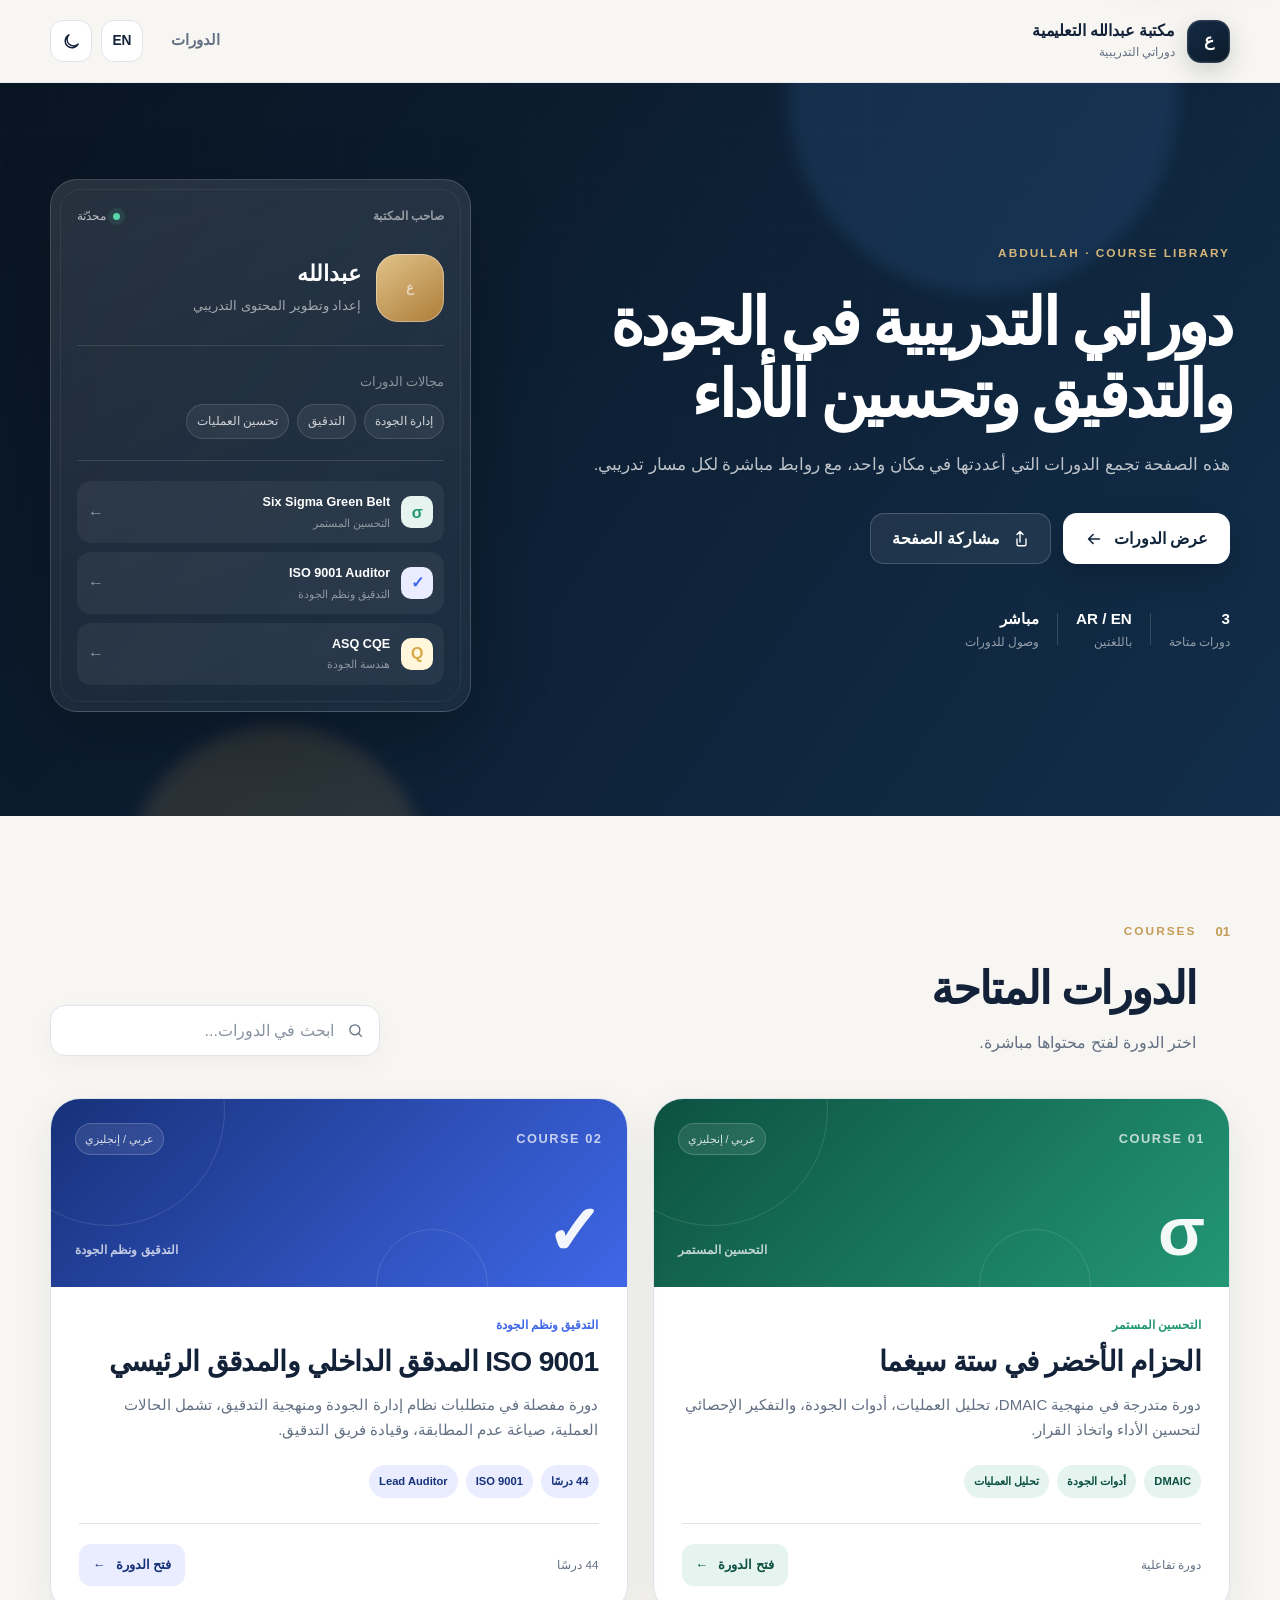
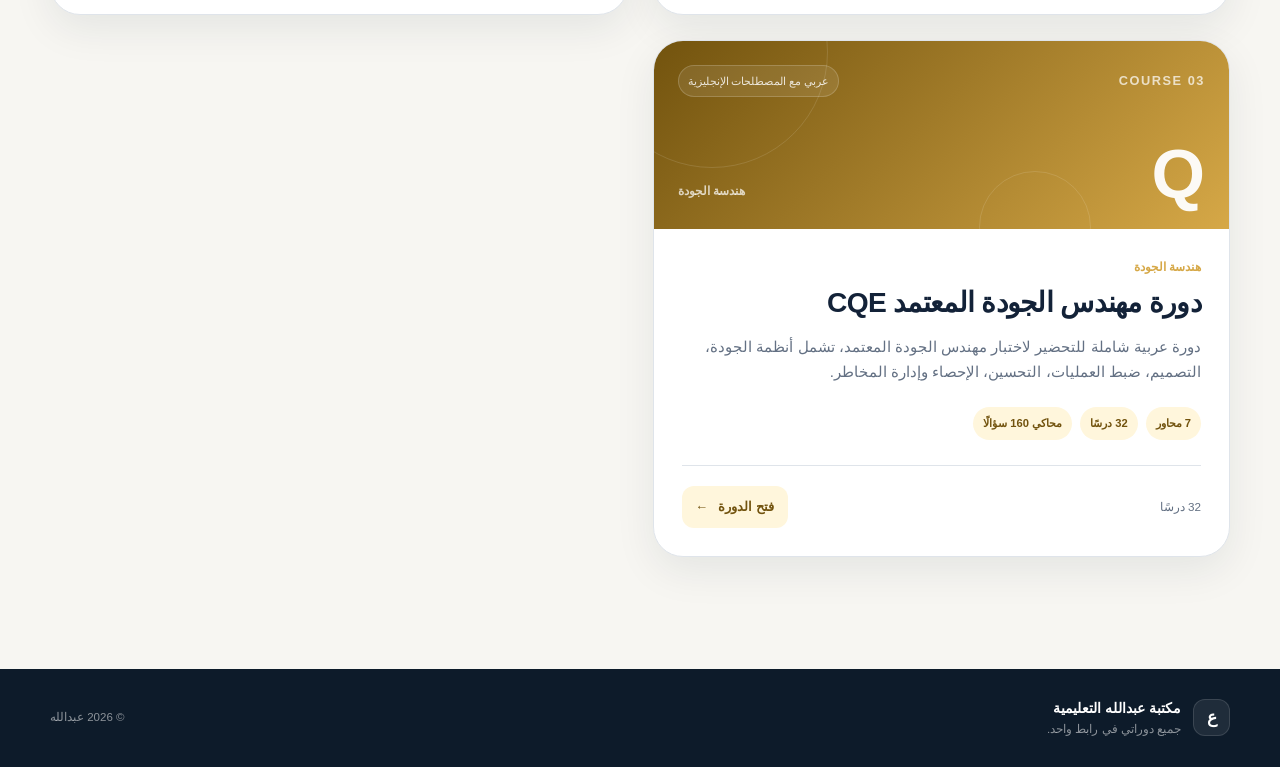
==== commit 5c70b3af: "Force fresh course portal assets and CQE link" ====
--- a/index.html
+++ b/index.html
@@ -8,12 +8,15 @@
   <meta property="og:title" content="مكتبة عبدالله التعليمية" />
   <meta property="og:description" content="دورات تدريبية في الجودة، التدقيق، وتحسين الأداء." />
   <meta property="og:type" content="website" />
+  <meta http-equiv="Cache-Control" content="no-cache, no-store, must-revalidate" />
+  <meta http-equiv="Pragma" content="no-cache" />
+  <meta http-equiv="Expires" content="0" />
   <title>مكتبة عبدالله التعليمية</title>
   <link rel="manifest" href="manifest.webmanifest" />
   <link rel="icon" href="icon.svg" type="image/svg+xml" />
-  <link rel="stylesheet" href="styles.css" />
-  <script src="courses.js" defer></script>
-  <script src="app.js" defer></script>
+  <link rel="stylesheet" href="styles.css?v=20260722-11" />
+  <script src="courses.js?v=20260722-11" defer></script>
+  <script src="app.js?v=20260722-11" defer></script>
 </head>
 <body id="top">
   <a class="skip-link" href="#courses" data-i18n="skip">انتقل إلى الدورات</a>
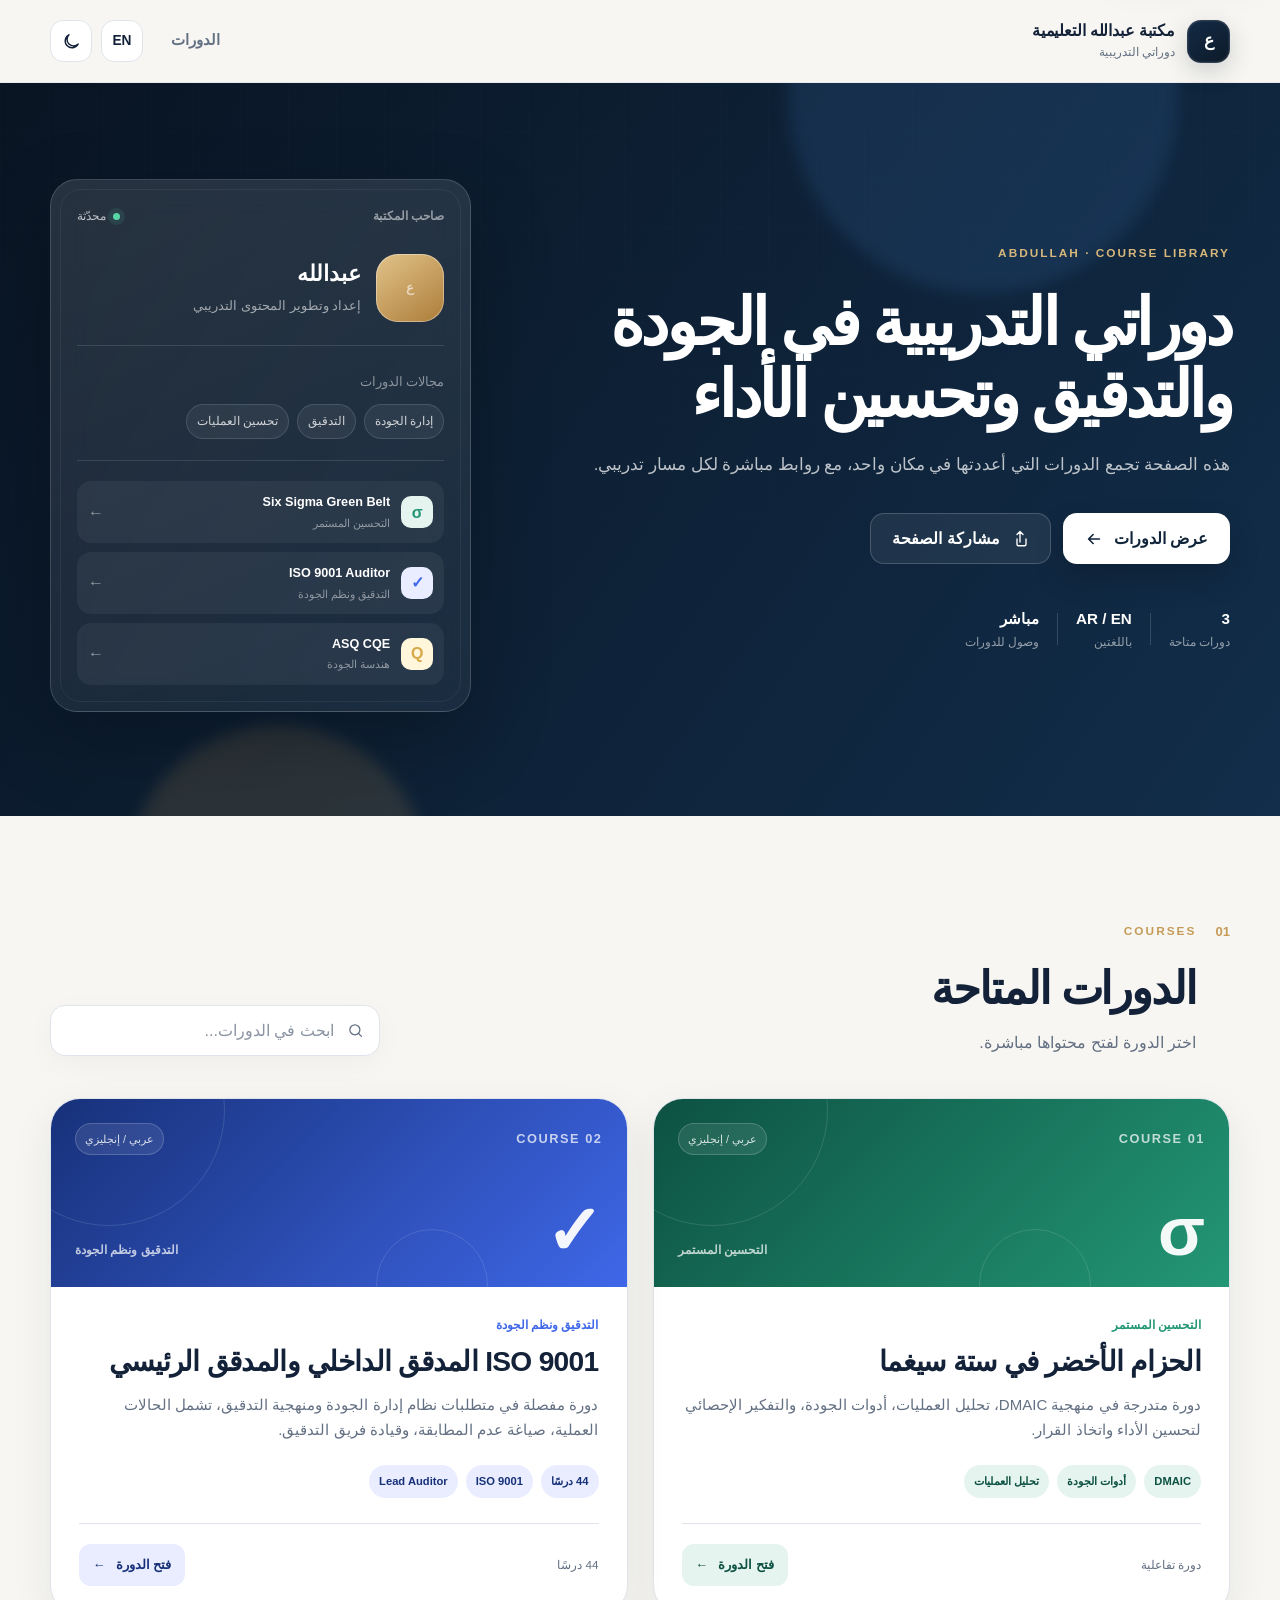
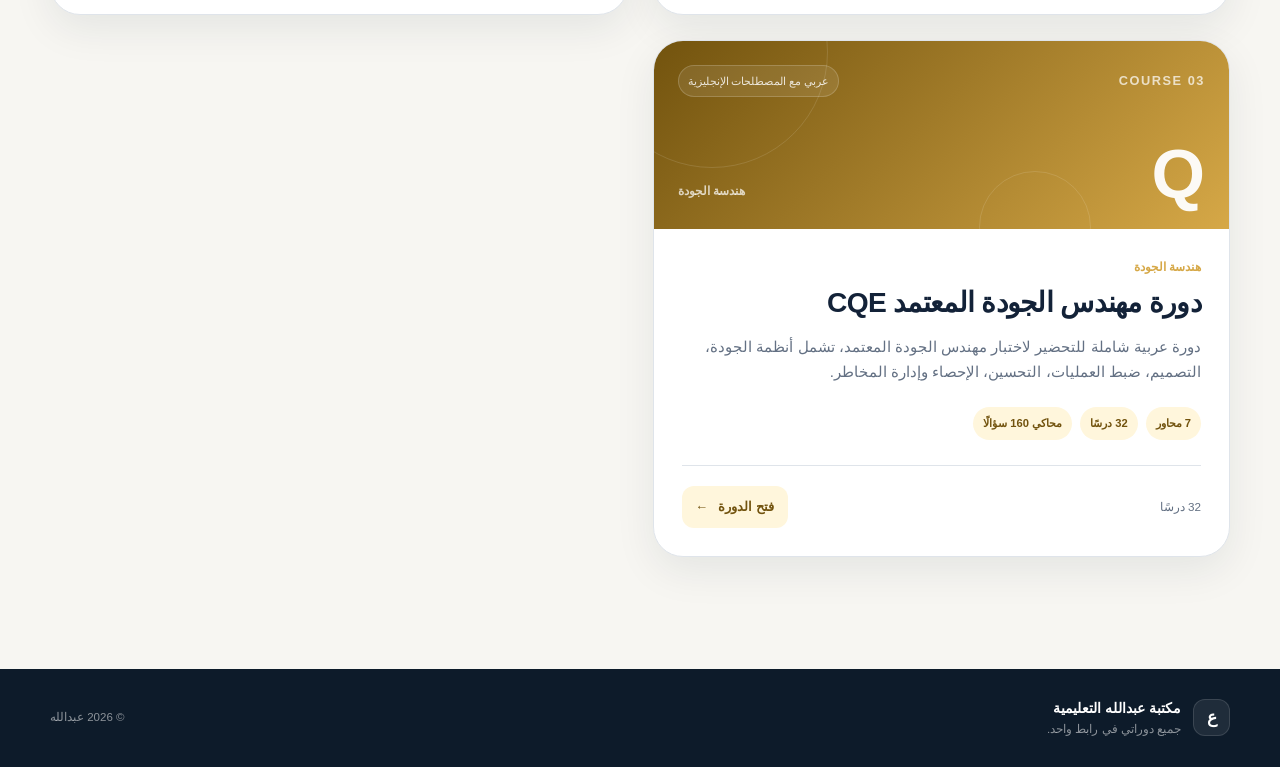
==== commit ec216a25: "Load refreshed course links with visible library buttons" ====
--- a/index.html
+++ b/index.html
@@ -15,7 +15,7 @@
   <link rel="manifest" href="manifest.webmanifest" />
   <link rel="icon" href="icon.svg" type="image/svg+xml" />
   <link rel="stylesheet" href="styles.css?v=20260722-11" />
-  <script src="courses.js?v=20260722-11" defer></script>
+  <script src="courses.js?v=20260722-12" defer></script>
   <script src="app.js?v=20260722-11" defer></script>
 </head>
 <body id="top">
